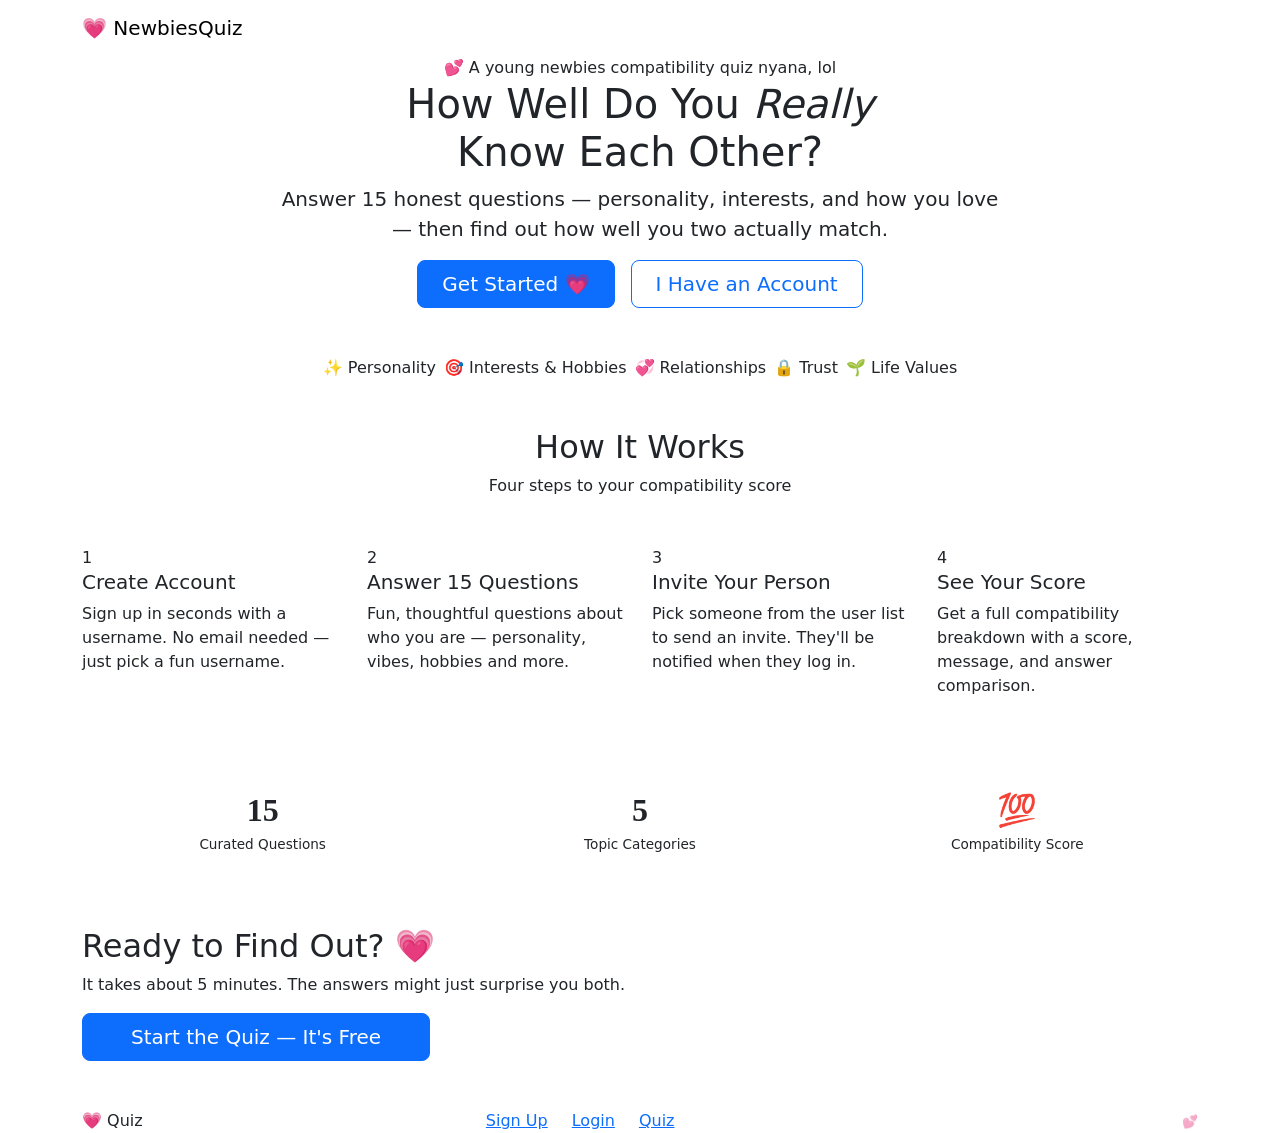
==== index.html @ 529bd5df "Add files via upload" ====
<!DOCTYPE html>
<html lang="en">
<head>
  <meta charset="UTF-8" />
  <meta name="viewport" content="width=device-width, initial-scale=1.0" />
  <title>Quiz — How Well Do You Know Me?</title>
  <link rel="stylesheet" href="https://cdn.jsdelivr.net/npm/bootstrap@5.3.3/dist/css/bootstrap.min.css" />
  <link rel="stylesheet" href="https://cdn.jsdelivr.net/npm/bootstrap-icons@1.11.3/font/bootstrap-icons.min.css" />
  <link rel="stylesheet" href="css/style.css" />
</head>
<body>

<!-- ── Navbar ── -->
<nav class="navbar navbar-sq navbar-expand-md sticky-top">
  <div class="container">
    <a class="navbar-brand" href="index.html">💗 <span>NewbiesQuiz</span></a>
    <button class="navbar-toggler border-0" type="button" data-bs-toggle="collapse" data-bs-target="#navMenu" style="color:#fff;">
      <i class="bi bi-list fs-4"></i>
    </button>
    <div class="collapse navbar-collapse" id="navMenu">
      <ul class="navbar-nav ms-auto align-items-md-center gap-md-1" id="main-nav"></ul>
    </div>
  </div>
</nav>
<div class="ribbon-strip"></div>

<!-- ── Hero ── -->
<section class="hero-section">
  <div class="container">
    <div class="row justify-content-center">
      <div class="col-lg-8 text-center fade-in">
        <div class="hero-badge">💕 A young newbies compatibility quiz nyana, lol</div>
        <h1>How Well Do You <em>Really</em><br class="d-none d-md-block"/> Know Each Other?</h1>
        <p class="lead">Answer 15 honest questions — personality, interests, and how you love — then find out how well you two actually match.</p>
        <div class="d-flex gap-3 justify-content-center flex-wrap" id="hero-btns">
          <a href="register.html" class="btn btn-primary btn-lg px-4">Get Started 💗</a>
          <a href="login.html" class="btn btn-outline-primary btn-lg px-4">I Have an Account</a>
        </div>
      </div>
    </div>

    <!-- Topic pills -->
    <div class="d-flex flex-wrap gap-2 justify-content-center mt-5">
      <span class="topic-pill">✨ Personality</span>
      <span class="topic-pill">🎯 Interests & Hobbies</span>
      <span class="topic-pill">💞 Relationships</span>
      <span class="topic-pill">🔒 Trust</span>
      <span class="topic-pill">🌱 Life Values</span>
    </div>
  </div>
</section>

<!-- ── How It Works ── -->
<section class="py-5">
  <div class="container">
    <div class="text-center mb-5">
      <h2 class="section-title">How It Works</h2>
      <p class="section-sub">Four steps to your compatibility score</p>
    </div>
    <div class="row g-4">
      <div class="col-sm-6 col-lg-3">
        <div class="step-card fade-in">
          <div class="step-num">1</div>
          <h5>Create Account</h5>
          <p>Sign up in seconds with a username. No email needed — just pick a fun username.</p>
        </div>
      </div>
      <div class="col-sm-6 col-lg-3">
        <div class="step-card fade-in" style="animation-delay:0.1s">
          <div class="step-num">2</div>
          <h5>Answer 15 Questions</h5>
          <p>Fun, thoughtful questions about who you are — personality, vibes, hobbies and more.</p>
        </div>
      </div>
      <div class="col-sm-6 col-lg-3">
        <div class="step-card fade-in" style="animation-delay:0.2s">
          <div class="step-num">3</div>
          <h5>Invite Your Person</h5>
          <p>Pick someone from the user list to send an invite. They'll be notified when they log in.</p>
        </div>
      </div>
      <div class="col-sm-6 col-lg-3">
        <div class="step-card fade-in" style="animation-delay:0.3s">
          <div class="step-num">4</div>
          <h5>See Your Score</h5>
          <p>Get a full compatibility breakdown with a score, message, and answer comparison.</p>
        </div>
      </div>
    </div>
  </div>
</section>

<!-- ── Stats strip ── -->
<section class="py-4" style="background:var(--sq-baby);border-top:1.5px solid var(--sq-baby2);border-bottom:1.5px solid var(--sq-baby2);">
  <div class="container">
    <div class="row text-center g-3">
      <div class="col-4">
        <div style="font-family:'Playfair Display',serif;font-size:2rem;color:var(--sq-dark);font-weight:700;">15</div>
        <div style="font-size:0.85rem;color:var(--sq-muted);">Curated Questions</div>
      </div>
      <div class="col-4">
        <div style="font-family:'Playfair Display',serif;font-size:2rem;color:var(--sq-dark);font-weight:700;">5</div>
        <div style="font-size:0.85rem;color:var(--sq-muted);">Topic Categories</div>
      </div>
      <div class="col-4">
        <div style="font-family:'Playfair Display',serif;font-size:2rem;color:var(--sq-dark);font-weight:700;">💯</div>
        <div style="font-size:0.85rem;color:var(--sq-muted);">Compatibility Score</div>
      </div>
    </div>
  </div>
</section>

<!-- ── CTA Banner ── -->
<section class="py-5">
  <div class="container">
    <div class="cta-banner">
      <h2>Ready to Find Out? 💗</h2>
      <p>It takes about 5 minutes. The answers might just surprise you both.</p>
      <a href="register.html" class="btn btn-primary btn-lg px-5">Start the Quiz — It's Free</a>
    </div>
  </div>
</section>

<!-- ── Footer ── -->
<footer class="site-footer">
  <div class="container">
    <div class="d-flex justify-content-between align-items-center flex-wrap gap-3">
      <div class="footer-brand">💗 Quiz</div>
      <div class="d-flex gap-4">
        <a href="register.html">Sign Up</a>
        <a href="login.html">Login</a>
        <a href="quiz.html">Quiz</a>
      </div>
      <div style="font-size:0.8rem;color:rgba(255,255,255,0.5);">© 2026 Quiz · Made with 💕</div>
    </div>
  </div>
</footer>

<script src="https://cdn.jsdelivr.net/npm/bootstrap@5.3.3/dist/js/bootstrap.bundle.min.js"></script>
<script src="js/data.js"></script>
<script>
  document.addEventListener('DOMContentLoaded', () => {
    const user = Users.current();
    if (user) {
      document.getElementById('hero-btns').innerHTML = `
        <a href="quiz.html" class="btn btn-primary btn-lg px-4">Continue Quiz 💗</a>
        <a href="dashboard.html" class="btn btn-outline-primary btn-lg px-4">My Dashboard</a>
      `;
    }
  });
</script>
</body>
</html>
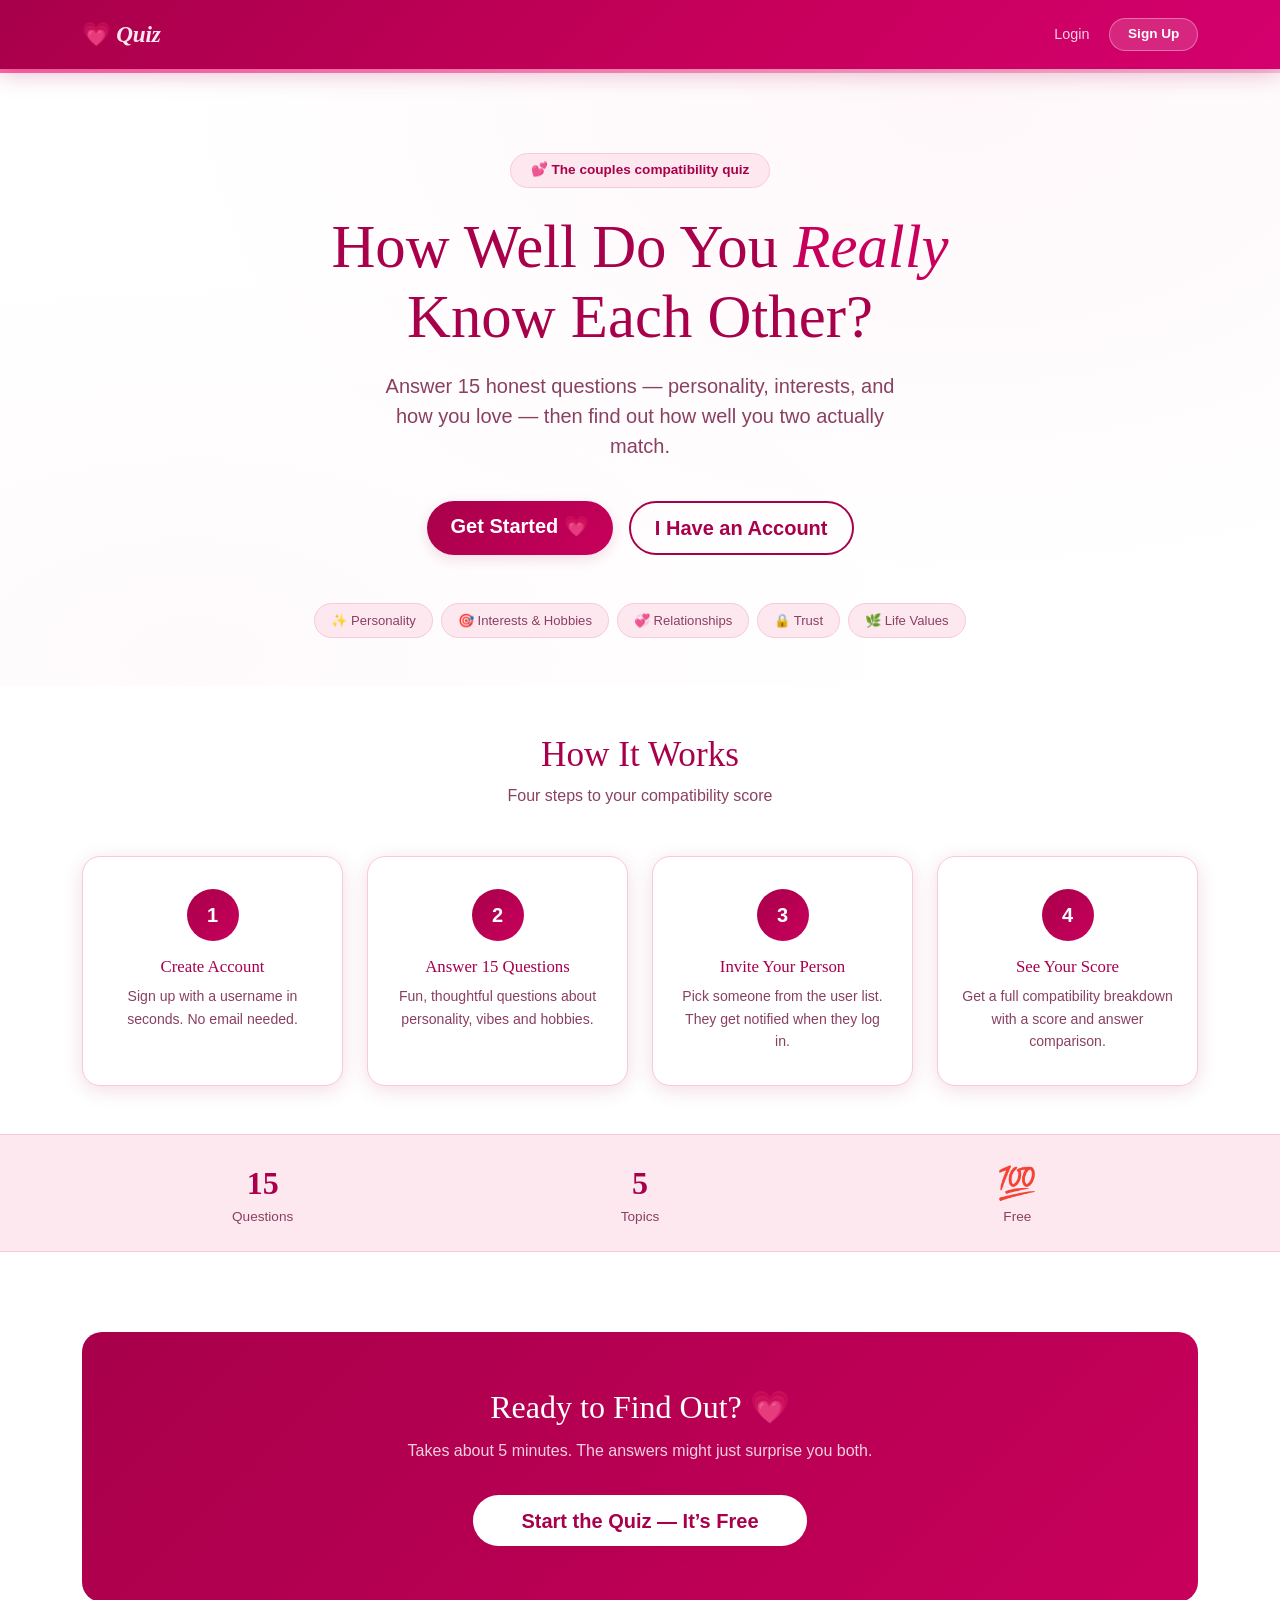
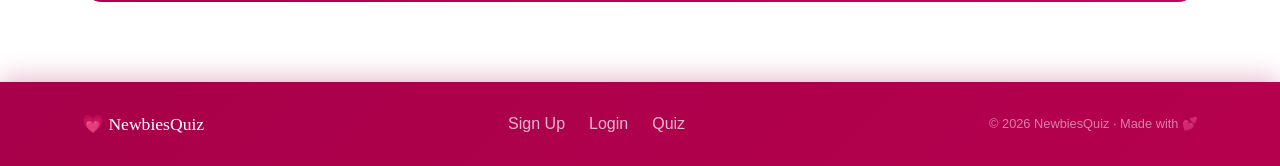
==== commit 9fa5c337: "Update index.html" ====
--- a/index.html
+++ b/index.html
@@ -1,24 +1,30 @@
 <!DOCTYPE html>
 <html lang="en">
 <head>
-  <meta charset="UTF-8" />
-  <meta name="viewport" content="width=device-width, initial-scale=1.0" />
-  <title>Quiz — How Well Do You Know Me?</title>
-  <link rel="stylesheet" href="https://cdn.jsdelivr.net/npm/bootstrap@5.3.3/dist/css/bootstrap.min.css" />
-  <link rel="stylesheet" href="https://cdn.jsdelivr.net/npm/bootstrap-icons@1.11.3/font/bootstrap-icons.min.css" />
-  <link rel="stylesheet" href="css/style.css" />
+  <meta charset="UTF-8"/>
+  <meta name="viewport" content="width=device-width, initial-scale=1.0"/>
+  <title>NewbiesQuiz — How Well Do You Know Me?</title>
+  <link rel="stylesheet" href="https://cdn.jsdelivr.net/npm/bootstrap@5.3.3/dist/css/bootstrap.min.css"/>
+  <link rel="stylesheet" href="https://cdn.jsdelivr.net/npm/bootstrap-icons@1.11.3/font/bootstrap-icons.min.css"/>
+  <link rel="stylesheet" href="./style.css"/>
+  <script>
+var DB={get:function(k){try{var v=localStorage.getItem(k);return v?JSON.parse(v):null;}catch(e){return null;}},set:function(k,v){try{localStorage.setItem(k,JSON.stringify(v));}catch(e){}},del:function(k){try{localStorage.removeItem(k);}catch(e){}}};
+var Users={all:function(){return DB.get('sq_users')||{};},get:function(u){if(!u)return null;return this.all()[String(u).toLowerCase()]||null;},current:function(){try{var k=DB.get('sq_session');return k?this.get(k):null;}catch(e){return null;}}};
+  </script>
 </head>
 <body>
 
-<!-- ── Navbar ── -->
 <nav class="navbar navbar-sq navbar-expand-md sticky-top">
   <div class="container">
-    <a class="navbar-brand" href="index.html">💗 <span>NewbiesQuiz</span></a>
+    <a class="navbar-brand" href="./index.html">&#128151; <span>Quiz</span></a>
     <button class="navbar-toggler border-0" type="button" data-bs-toggle="collapse" data-bs-target="#navMenu" style="color:#fff;">
       <i class="bi bi-list fs-4"></i>
     </button>
     <div class="collapse navbar-collapse" id="navMenu">
-      <ul class="navbar-nav ms-auto align-items-md-center gap-md-1" id="main-nav"></ul>
+      <ul class="navbar-nav ms-auto align-items-md-center gap-md-1" id="main-nav">
+        <li class="nav-item"><a class="nav-link" href="./login.html">Login</a></li>
+        <li class="nav-item ms-2"><a class="btn-nav-cta btn" href="./register.html">Sign Up</a></li>
+      </ul>
     </div>
   </div>
 </nav>
@@ -29,23 +35,21 @@
   <div class="container">
     <div class="row justify-content-center">
       <div class="col-lg-8 text-center fade-in">
-        <div class="hero-badge">💕 A young newbies compatibility quiz nyana, lol</div>
+        <div class="hero-badge">&#128149; The couples compatibility quiz</div>
         <h1>How Well Do You <em>Really</em><br class="d-none d-md-block"/> Know Each Other?</h1>
-        <p class="lead">Answer 15 honest questions — personality, interests, and how you love — then find out how well you two actually match.</p>
+        <p class="lead">Answer 15 honest questions &mdash; personality, interests, and how you love &mdash; then find out how well you two actually match.</p>
         <div class="d-flex gap-3 justify-content-center flex-wrap" id="hero-btns">
-          <a href="register.html" class="btn btn-primary btn-lg px-4">Get Started 💗</a>
-          <a href="login.html" class="btn btn-outline-primary btn-lg px-4">I Have an Account</a>
+          <a href="./register.html" class="btn btn-primary btn-lg px-4">Get Started &#128151;</a>
+          <a href="./login.html" class="btn btn-outline-primary btn-lg px-4">I Have an Account</a>
         </div>
       </div>
     </div>
-
-    <!-- Topic pills -->
     <div class="d-flex flex-wrap gap-2 justify-content-center mt-5">
-      <span class="topic-pill">✨ Personality</span>
-      <span class="topic-pill">🎯 Interests & Hobbies</span>
-      <span class="topic-pill">💞 Relationships</span>
-      <span class="topic-pill">🔒 Trust</span>
-      <span class="topic-pill">🌱 Life Values</span>
+      <span class="topic-pill">&#10024; Personality</span>
+      <span class="topic-pill">&#127919; Interests &amp; Hobbies</span>
+      <span class="topic-pill">&#128158; Relationships</span>
+      <span class="topic-pill">&#128274; Trust</span>
+      <span class="topic-pill">&#127807; Life Values</span>
     </div>
   </div>
 </section>
@@ -58,96 +62,67 @@
       <p class="section-sub">Four steps to your compatibility score</p>
     </div>
     <div class="row g-4">
-      <div class="col-sm-6 col-lg-3">
-        <div class="step-card fade-in">
-          <div class="step-num">1</div>
-          <h5>Create Account</h5>
-          <p>Sign up in seconds with a username. No email needed — just pick a fun username.</p>
-        </div>
-      </div>
-      <div class="col-sm-6 col-lg-3">
-        <div class="step-card fade-in" style="animation-delay:0.1s">
-          <div class="step-num">2</div>
-          <h5>Answer 15 Questions</h5>
-          <p>Fun, thoughtful questions about who you are — personality, vibes, hobbies and more.</p>
-        </div>
-      </div>
-      <div class="col-sm-6 col-lg-3">
-        <div class="step-card fade-in" style="animation-delay:0.2s">
-          <div class="step-num">3</div>
-          <h5>Invite Your Person</h5>
-          <p>Pick someone from the user list to send an invite. They'll be notified when they log in.</p>
-        </div>
-      </div>
-      <div class="col-sm-6 col-lg-3">
-        <div class="step-card fade-in" style="animation-delay:0.3s">
-          <div class="step-num">4</div>
-          <h5>See Your Score</h5>
-          <p>Get a full compatibility breakdown with a score, message, and answer comparison.</p>
-        </div>
-      </div>
+      <div class="col-sm-6 col-lg-3"><div class="step-card"><div class="step-num">1</div><h5>Create Account</h5><p>Sign up with a username in seconds. No email needed.</p></div></div>
+      <div class="col-sm-6 col-lg-3"><div class="step-card"><div class="step-num">2</div><h5>Answer 15 Questions</h5><p>Fun, thoughtful questions about personality, vibes and hobbies.</p></div></div>
+      <div class="col-sm-6 col-lg-3"><div class="step-card"><div class="step-num">3</div><h5>Invite Your Person</h5><p>Pick someone from the user list. They get notified when they log in.</p></div></div>
+      <div class="col-sm-6 col-lg-3"><div class="step-card"><div class="step-num">4</div><h5>See Your Score</h5><p>Get a full compatibility breakdown with a score and answer comparison.</p></div></div>
     </div>
   </div>
 </section>
 
-<!-- ── Stats strip ── -->
+<!-- ── Stats ── -->
 <section class="py-4" style="background:var(--sq-baby);border-top:1.5px solid var(--sq-baby2);border-bottom:1.5px solid var(--sq-baby2);">
   <div class="container">
     <div class="row text-center g-3">
-      <div class="col-4">
-        <div style="font-family:'Playfair Display',serif;font-size:2rem;color:var(--sq-dark);font-weight:700;">15</div>
-        <div style="font-size:0.85rem;color:var(--sq-muted);">Curated Questions</div>
-      </div>
-      <div class="col-4">
-        <div style="font-family:'Playfair Display',serif;font-size:2rem;color:var(--sq-dark);font-weight:700;">5</div>
-        <div style="font-size:0.85rem;color:var(--sq-muted);">Topic Categories</div>
-      </div>
-      <div class="col-4">
-        <div style="font-family:'Playfair Display',serif;font-size:2rem;color:var(--sq-dark);font-weight:700;">💯</div>
-        <div style="font-size:0.85rem;color:var(--sq-muted);">Compatibility Score</div>
-      </div>
+      <div class="col-4"><div style="font-family:'Playfair Display',serif;font-size:2rem;color:var(--sq-dark);font-weight:700;">15</div><div style="font-size:0.85rem;color:var(--sq-muted);">Questions</div></div>
+      <div class="col-4"><div style="font-family:'Playfair Display',serif;font-size:2rem;color:var(--sq-dark);font-weight:700;">5</div><div style="font-size:0.85rem;color:var(--sq-muted);">Topics</div></div>
+      <div class="col-4"><div style="font-family:'Playfair Display',serif;font-size:2rem;color:var(--sq-dark);font-weight:700;">&#128175;</div><div style="font-size:0.85rem;color:var(--sq-muted);">Free</div></div>
     </div>
   </div>
 </section>
 
-<!-- ── CTA Banner ── -->
+<!-- ── CTA ── -->
 <section class="py-5">
   <div class="container">
     <div class="cta-banner">
-      <h2>Ready to Find Out? 💗</h2>
-      <p>It takes about 5 minutes. The answers might just surprise you both.</p>
-      <a href="register.html" class="btn btn-primary btn-lg px-5">Start the Quiz — It's Free</a>
+      <h2>Ready to Find Out? &#128151;</h2>
+      <p>Takes about 5 minutes. The answers might just surprise you both.</p>
+      <a href="./register.html" class="btn btn-primary btn-lg px-5">Start the Quiz &mdash; It&rsquo;s Free</a>
     </div>
   </div>
 </section>
 
-<!-- ── Footer ── -->
 <footer class="site-footer">
   <div class="container">
     <div class="d-flex justify-content-between align-items-center flex-wrap gap-3">
-      <div class="footer-brand">💗 Quiz</div>
+      <div class="footer-brand">&#128151; NewbiesQuiz</div>
       <div class="d-flex gap-4">
-        <a href="register.html">Sign Up</a>
-        <a href="login.html">Login</a>
-        <a href="quiz.html">Quiz</a>
+        <a href="./register.html">Sign Up</a>
+        <a href="./login.html">Login</a>
+        <a href="./quiz.html">Quiz</a>
       </div>
-      <div style="font-size:0.8rem;color:rgba(255,255,255,0.5);">© 2026 Quiz · Made with 💕</div>
+      <div style="font-size:0.8rem;color:rgba(255,255,255,0.5);">&copy; 2026 NewbiesQuiz &middot; Made with &#128149;</div>
     </div>
   </div>
 </footer>
 
 <script src="https://cdn.jsdelivr.net/npm/bootstrap@5.3.3/dist/js/bootstrap.bundle.min.js"></script>
-<script src="js/data.js"></script>
 <script>
-  document.addEventListener('DOMContentLoaded', () => {
-    const user = Users.current();
-    if (user) {
-      document.getElementById('hero-btns').innerHTML = `
-        <a href="quiz.html" class="btn btn-primary btn-lg px-4">Continue Quiz 💗</a>
-        <a href="dashboard.html" class="btn btn-outline-primary btn-lg px-4">My Dashboard</a>
-      `;
-    }
-  });
+  // If already logged in, swap hero buttons
+  (function(){
+    try {
+      var u = Users.current();
+      if (u) {
+        document.getElementById('hero-btns').innerHTML =
+          '<a href="./quiz.html" class="btn btn-primary btn-lg px-4">Continue Quiz &#128151;</a>'+
+          '<a href="./dashboard.html" class="btn btn-outline-primary btn-lg px-4">My Dashboard</a>';
+        document.getElementById('main-nav').innerHTML =
+          '<li class="nav-item"><a class="nav-link" href="./quiz.html">Quiz</a></li>'+
+          '<li class="nav-item"><a class="nav-link" href="./dashboard.html">Dashboard</a></li>'+
+          '<li class="nav-item ms-2"><a class="btn-nav-cta btn" href="./dashboard.html">'+u.displayName+'</a></li>';
+      }
+    } catch(e) {}
+  })();
 </script>
 </body>
-</html>+</html>
--- a/style.css
+++ b/style.css
@@ -0,0 +1,591 @@
+/* ============================================================
+   SoulmateQuiz — Custom styles (Bootstrap 5 base)
+   Theme: Dark Pink ribbon/header/footer · White BG · Baby Pink cards
+   ============================================================ */
+
+@import url('https://fonts.googleapis.com/css2?family=Playfair+Display:ital,wght@0,500;0,700;1,400&family=DM+Sans:wght@300;400;500;600&display=swap');
+
+/* ── Root Tokens ── */
+:root {
+  --sq-dark:    #a8004a;
+  --sq-mid:     #c8005c;
+  --sq-ribbon:  #b5004e;
+  --sq-baby:    #fde8f0;
+  --sq-baby2:   #f8c8dc;
+  --sq-accent:  #ff6bab;
+  --sq-white:   #ffffff;
+  --sq-off:     #fdf5f8;
+  --sq-text:    #1a0010;
+  --sq-muted:   #8a4060;
+  --sq-shadow:  rgba(168, 0, 74, 0.14);
+  --sq-shadow2: rgba(168, 0, 74, 0.28);
+  --bs-primary: #a8004a;
+  --bs-primary-rgb: 168, 0, 74;
+}
+
+/* ── Typography ── */
+body {
+  font-family: 'DM Sans', sans-serif;
+  background: var(--sq-white);
+  color: var(--sq-text);
+  min-height: 100vh;
+  display: flex;
+  flex-direction: column;
+}
+
+h1, h2, h3, h4, h5 {
+  font-family: 'Playfair Display', serif;
+}
+
+/* ── Navbar / Header ── */
+.navbar-sq {
+  background: linear-gradient(135deg, var(--sq-dark) 0%, var(--sq-mid) 60%, #d4006e 100%);
+  box-shadow: 0 4px 24px var(--sq-shadow2);
+  padding: 0.75rem 0;
+}
+
+.navbar-brand {
+  font-family: 'Playfair Display', serif;
+  font-size: 1.45rem;
+  font-weight: 700;
+  color: #fff !important;
+  letter-spacing: -0.01em;
+}
+
+.navbar-brand span { font-style: italic; color: var(--sq-baby); }
+
+.navbar-sq .nav-link {
+  color: rgba(255,255,255,0.82) !important;
+  font-weight: 500;
+  font-size: 0.9rem;
+  transition: color 0.2s;
+}
+.navbar-sq .nav-link:hover { color: #fff !important; }
+
+.navbar-sq .btn-nav-cta {
+  background: rgba(255,255,255,0.15);
+  border: 1.5px solid rgba(255,255,255,0.35);
+  color: #fff;
+  border-radius: 50px;
+  padding: 0.35rem 1.1rem;
+  font-size: 0.85rem;
+  font-weight: 600;
+  transition: background 0.2s;
+}
+.navbar-sq .btn-nav-cta:hover { background: rgba(255,255,255,0.28); }
+
+/* Shimmering ribbon strip */
+.ribbon-strip {
+  height: 4px;
+  background: linear-gradient(90deg, var(--sq-accent), var(--sq-baby2), var(--sq-accent), var(--sq-baby2));
+  background-size: 300% 100%;
+  animation: shimmer 3s linear infinite;
+}
+@keyframes shimmer {
+  0%   { background-position: 300% 0; }
+  100% { background-position: -300% 0; }
+}
+
+/* ── Footer ── */
+footer.site-footer {
+  background: linear-gradient(135deg, var(--sq-dark) 0%, var(--sq-ribbon) 100%);
+  color: rgba(255,255,255,0.78);
+  padding: 1.8rem 0;
+  margin-top: auto;
+  box-shadow: 0 -4px 24px var(--sq-shadow2);
+}
+footer.site-footer a { color: rgba(255,255,255,0.72); text-decoration: none; transition: color 0.2s; }
+footer.site-footer a:hover { color: #fff; }
+.footer-brand {
+  font-family: 'Playfair Display', serif;
+  font-size: 1.1rem;
+  color: #fff;
+}
+
+/* ── Bootstrap overrides ── */
+.btn-primary {
+  background: linear-gradient(135deg, var(--sq-dark), var(--sq-mid));
+  border: none;
+  border-radius: 50px;
+  padding: 0.65rem 1.8rem;
+  font-weight: 600;
+  box-shadow: 0 4px 14px var(--sq-shadow);
+  transition: all 0.25s;
+}
+.btn-primary:hover, .btn-primary:focus {
+  background: linear-gradient(135deg, #8a003c, var(--sq-dark));
+  box-shadow: 0 6px 20px var(--sq-shadow2);
+  transform: translateY(-2px);
+  border: none;
+}
+
+.btn-outline-primary {
+  border: 2px solid var(--sq-dark);
+  color: var(--sq-dark);
+  border-radius: 50px;
+  padding: 0.63rem 1.8rem;
+  font-weight: 600;
+  transition: all 0.25s;
+}
+.btn-outline-primary:hover {
+  background: var(--sq-dark);
+  color: #fff;
+  transform: translateY(-2px);
+}
+
+.btn-soft {
+  background: var(--sq-baby);
+  border: 1.5px solid var(--sq-baby2);
+  color: var(--sq-dark);
+  border-radius: 50px;
+  padding: 0.63rem 1.8rem;
+  font-weight: 600;
+  transition: all 0.25s;
+}
+.btn-soft:hover { background: var(--sq-baby2); transform: translateY(-2px); }
+
+/* form controls */
+.form-control, .form-select {
+  border: 2px solid var(--sq-baby2);
+  border-radius: 10px;
+  padding: 0.7rem 1rem;
+  font-family: 'DM Sans', sans-serif;
+  font-size: 0.95rem;
+  transition: border-color 0.2s, box-shadow 0.2s;
+}
+.form-control:focus, .form-select:focus {
+  border-color: var(--sq-mid);
+  box-shadow: 0 0 0 3px rgba(200, 0, 92, 0.1);
+}
+
+/* ── Page Wrappers ── */
+.page-main { flex: 1; padding: 2.5rem 0 3rem; }
+
+/* ── Hero ── */
+.hero-section {
+  padding: 5rem 0 3rem;
+  text-align: center;
+  background: radial-gradient(ellipse at 75% 5%, #fde8f055 0%, transparent 60%),
+              radial-gradient(ellipse at 15% 95%, #fde8f033 0%, transparent 50%);
+}
+.hero-section h1 {
+  font-size: clamp(2.4rem, 6vw, 3.8rem);
+  color: var(--sq-dark);
+  line-height: 1.15;
+  margin-bottom: 1.2rem;
+}
+.hero-section h1 em { font-style: italic; color: var(--sq-mid); }
+.hero-section p.lead { color: var(--sq-muted); max-width: 540px; margin: 0 auto 2.5rem; }
+
+.hero-badge {
+  display: inline-flex;
+  align-items: center;
+  gap: 0.5rem;
+  background: var(--sq-baby);
+  color: var(--sq-dark);
+  border: 1.5px solid var(--sq-baby2);
+  border-radius: 50px;
+  padding: 0.4rem 1.2rem;
+  font-size: 0.85rem;
+  font-weight: 600;
+  margin-bottom: 1.5rem;
+}
+
+/* Topic pills */
+.topic-pill {
+  background: var(--sq-baby);
+  border: 1.5px solid var(--sq-baby2);
+  color: var(--sq-muted);
+  border-radius: 50px;
+  padding: 0.4rem 1rem;
+  font-size: 0.82rem;
+  font-weight: 500;
+}
+
+/* Step cards */
+.step-card {
+  background: #fff;
+  border: 1.5px solid var(--sq-baby2);
+  border-radius: 18px;
+  padding: 2rem 1.5rem;
+  text-align: center;
+  box-shadow: 0 4px 20px var(--sq-shadow);
+  transition: transform 0.25s, box-shadow 0.25s;
+  height: 100%;
+}
+.step-card:hover { transform: translateY(-6px); box-shadow: 0 12px 32px var(--sq-shadow2); }
+.step-num {
+  width: 52px; height: 52px;
+  border-radius: 50%;
+  background: linear-gradient(135deg, var(--sq-dark), var(--sq-mid));
+  color: #fff;
+  font-size: 1.25rem;
+  font-weight: 700;
+  display: flex; align-items: center; justify-content: center;
+  margin: 0 auto 1rem;
+}
+.step-card h5 { color: var(--sq-dark); font-size: 1.05rem; margin-bottom: 0.5rem; }
+.step-card p { color: var(--sq-muted); font-size: 0.88rem; line-height: 1.6; margin: 0; }
+
+/* CTA banner */
+.cta-banner {
+  background: linear-gradient(135deg, var(--sq-dark), var(--sq-mid));
+  border-radius: 20px;
+  padding: 3.5rem 2rem;
+  text-align: center;
+  color: #fff;
+  margin: 2rem 0;
+}
+.cta-banner h2 { color: #fff; margin-bottom: 0.8rem; }
+.cta-banner p { color: rgba(255,255,255,0.82); margin-bottom: 2rem; }
+.cta-banner .btn-primary { background: #fff; color: var(--sq-dark); }
+.cta-banner .btn-primary:hover { background: var(--sq-baby); color: var(--sq-dark); }
+
+/* ── Auth Pages ── */
+.auth-card {
+  background: #fff;
+  border-radius: 20px;
+  box-shadow: 0 8px 40px var(--sq-shadow);
+  padding: 2.5rem;
+  border: 1px solid var(--sq-baby2);
+}
+.auth-icon { font-size: 3rem; margin-bottom: 0.5rem; display: block; }
+.auth-card h2 { color: var(--sq-dark); font-size: 1.7rem; margin-bottom: 0.3rem; }
+.auth-card .sub { color: var(--sq-muted); font-size: 0.9rem; margin-bottom: 1.8rem; display: block; }
+.auth-switch { text-align: center; margin-top: 1.5rem; font-size: 0.9rem; color: var(--sq-muted); }
+.auth-switch a { color: var(--sq-mid); font-weight: 600; text-decoration: none; }
+
+/* ── Flash / Quiz Cards ── */
+.flash-card {
+  background: linear-gradient(145deg, var(--sq-baby) 0%, #fff6f9 100%);
+  border: 1.5px solid var(--sq-baby2);
+  border-radius: 20px;
+  padding: 2.5rem;
+  box-shadow: 0 6px 28px var(--sq-shadow);
+  position: relative;
+  overflow: hidden;
+  animation: cardIn 0.4s cubic-bezier(0.4, 0, 0.2, 1);
+}
+.flash-card::after {
+  content: '';
+  position: absolute;
+  top: -40px; right: -40px;
+  width: 140px; height: 140px;
+  border-radius: 50%;
+  background: radial-gradient(circle, var(--sq-baby2) 0%, transparent 70%);
+  opacity: 0.5;
+  pointer-events: none;
+}
+@keyframes cardIn {
+  from { opacity: 0; transform: translateY(18px) scale(0.97); }
+  to   { opacity: 1; transform: translateY(0) scale(1); }
+}
+
+.q-text {
+  font-family: 'Playfair Display', serif;
+  font-size: clamp(1.1rem, 2.5vw, 1.35rem);
+  color: var(--sq-text);
+  line-height: 1.55;
+  margin-bottom: 1.5rem;
+}
+
+/* Topic badge */
+.topic-badge {
+  display: inline-flex;
+  align-items: center;
+  gap: 0.4rem;
+  background: linear-gradient(135deg, var(--sq-dark), var(--sq-mid));
+  color: #fff;
+  border-radius: 50px;
+  padding: 0.28rem 0.9rem;
+  font-size: 0.74rem;
+  font-weight: 700;
+  text-transform: uppercase;
+  letter-spacing: 0.05em;
+  margin-bottom: 1rem;
+}
+
+/* Answer option buttons */
+.option-btn {
+  background: #fff;
+  border: 2px solid var(--sq-baby2);
+  border-radius: 12px;
+  padding: 0.8rem 1rem;
+  width: 100%;
+  text-align: left;
+  cursor: pointer;
+  font-family: 'DM Sans', sans-serif;
+  font-size: 0.9rem;
+  color: var(--sq-text);
+  display: flex;
+  align-items: center;
+  gap: 0.7rem;
+  transition: all 0.2s;
+  margin-bottom: 0.6rem;
+}
+.option-btn:hover { border-color: var(--sq-mid); background: var(--sq-baby); transform: translateX(4px); }
+.option-btn.selected {
+  border-color: var(--sq-dark);
+  background: linear-gradient(135deg, var(--sq-baby), var(--sq-baby2));
+  box-shadow: 0 4px 14px var(--sq-shadow);
+}
+.option-letter {
+  width: 26px; height: 26px;
+  border-radius: 50%;
+  background: var(--sq-baby2);
+  color: var(--sq-dark);
+  font-weight: 700;
+  font-size: 0.75rem;
+  display: flex; align-items: center; justify-content: center;
+  flex-shrink: 0;
+  transition: all 0.2s;
+}
+.option-btn.selected .option-letter { background: var(--sq-dark); color: #fff; }
+
+/* Progress */
+.progress { background: var(--sq-baby); border-radius: 50px; height: 8px; }
+.progress-bar {
+  background: linear-gradient(90deg, var(--sq-dark), var(--sq-accent));
+  border-radius: 50px;
+  transition: width 0.5s cubic-bezier(0.4, 0, 0.2, 1);
+}
+
+/* Topic chips */
+.topic-chip {
+  display: inline-flex;
+  align-items: center;
+  gap: 0.3rem;
+  background: var(--sq-baby);
+  border: 1.5px solid var(--sq-baby2);
+  border-radius: 50px;
+  padding: 0.28rem 0.8rem;
+  font-size: 0.76rem;
+  font-weight: 600;
+  color: var(--sq-muted);
+  transition: all 0.2s;
+}
+.topic-chip.done {
+  background: linear-gradient(135deg, var(--sq-dark), var(--sq-mid));
+  color: #fff;
+  border-color: transparent;
+}
+
+/* ── Dashboard ── */
+.profile-card {
+  background: linear-gradient(145deg, var(--sq-baby) 0%, #fff5f9 100%);
+  border: 1.5px solid var(--sq-baby2);
+  border-radius: 20px;
+  padding: 2rem 1.5rem;
+  text-align: center;
+  box-shadow: 0 4px 20px var(--sq-shadow);
+}
+.big-avatar {
+  width: 84px; height: 84px;
+  border-radius: 50%;
+  background: linear-gradient(135deg, var(--sq-dark), var(--sq-accent));
+  color: #fff;
+  font-size: 2rem;
+  font-weight: 700;
+  display: flex; align-items: center; justify-content: center;
+  margin: 0 auto 1rem;
+  box-shadow: 0 4px 16px var(--sq-shadow2);
+}
+.user-avatar-sm {
+  width: 40px; height: 40px;
+  border-radius: 50%;
+  background: linear-gradient(135deg, var(--sq-mid), var(--sq-accent));
+  color: #fff;
+  font-weight: 700;
+  font-size: 0.9rem;
+  display: flex; align-items: center; justify-content: center;
+  flex-shrink: 0;
+}
+
+/* Notification cards */
+.notif-card {
+  background: var(--sq-baby);
+  border: 1.5px solid var(--sq-baby2);
+  border-radius: 14px;
+  padding: 1rem 1.2rem;
+  margin-bottom: 0.75rem;
+  display: flex;
+  gap: 0.85rem;
+  align-items: flex-start;
+  transition: transform 0.2s;
+}
+.notif-card:hover { transform: translateX(5px); }
+.notif-card.unread { border-color: var(--sq-mid); background: linear-gradient(135deg, var(--sq-baby), #fff2f7); }
+.notif-icon-wrap {
+  width: 42px; height: 42px;
+  border-radius: 50%;
+  background: linear-gradient(135deg, var(--sq-dark), var(--sq-mid));
+  display: flex; align-items: center; justify-content: center;
+  color: #fff;
+  font-size: 1.1rem;
+  flex-shrink: 0;
+}
+
+/* Quick action cards */
+.quick-card {
+  background: #fff;
+  border: 1.5px solid var(--sq-baby2);
+  border-radius: 16px;
+  padding: 1.5rem 1rem;
+  text-align: center;
+  text-decoration: none;
+  display: block;
+  transition: all 0.22s;
+  color: var(--sq-muted);
+}
+.quick-card:hover {
+  border-color: var(--sq-mid);
+  background: var(--sq-baby);
+  transform: translateY(-4px);
+  box-shadow: 0 8px 24px var(--sq-shadow);
+  color: var(--sq-dark);
+}
+.quick-card .qi { font-size: 2rem; margin-bottom: 0.5rem; }
+.quick-card .ql { font-size: 0.85rem; font-weight: 600; }
+
+/* Partner banner */
+.partner-banner {
+  background: linear-gradient(135deg, var(--sq-dark), var(--sq-mid));
+  border-radius: 16px;
+  padding: 1.2rem 1.5rem;
+  color: #fff;
+  display: flex;
+  align-items: center;
+  gap: 1rem;
+}
+.partner-banner .pb-name { font-family: 'Playfair Display', serif; font-size: 1.1rem; }
+.partner-banner .pb-sub { font-size: 0.82rem; color: rgba(255,255,255,0.78); }
+
+/* ── Results ── */
+.result-hero-card {
+  background: linear-gradient(145deg, var(--sq-baby) 0%, #fff5f9 100%);
+  border: 2px solid var(--sq-baby2);
+  border-radius: 24px;
+  padding: 3rem 2rem;
+  text-align: center;
+  box-shadow: 0 8px 40px var(--sq-shadow);
+}
+.score-ring { position: relative; width: 180px; height: 180px; margin: 0 auto 1.5rem; }
+.score-ring svg { width: 100%; height: 100%; transform: rotate(-90deg); }
+.score-ring-bg { fill: none; stroke: var(--sq-baby2); stroke-width: 12; }
+.score-ring-fill {
+  fill: none;
+  stroke: url(#scoreGrad);
+  stroke-width: 12;
+  stroke-linecap: round;
+  stroke-dasharray: 502;
+  stroke-dashoffset: 502;
+  transition: stroke-dashoffset 1.5s cubic-bezier(0.4, 0, 0.2, 1);
+}
+.score-center {
+  position: absolute; inset: 0;
+  display: flex; flex-direction: column;
+  align-items: center; justify-content: center;
+}
+.score-number {
+  font-family: 'Playfair Display', serif;
+  font-size: 3rem; font-weight: 700;
+  color: var(--sq-dark); line-height: 1;
+}
+.tier-badge {
+  display: inline-flex;
+  align-items: center; gap: 0.5rem;
+  background: linear-gradient(135deg, var(--sq-dark), var(--sq-mid));
+  color: #fff;
+  border-radius: 50px;
+  padding: 0.5rem 1.4rem;
+  font-size: 0.9rem; font-weight: 600;
+  margin: 1rem 0;
+}
+.result-msg-box {
+  background: var(--sq-baby);
+  border: 1.5px solid var(--sq-baby2);
+  border-radius: 14px;
+  padding: 1.4rem;
+  font-style: italic;
+  color: var(--sq-muted);
+  font-size: 1rem;
+  line-height: 1.7;
+  margin: 1.2rem 0;
+}
+
+/* Topic breakdown bars */
+.topic-bar-row { margin-bottom: 1rem; }
+.topic-bar-label { font-size: 0.85rem; font-weight: 600; color: var(--sq-muted); margin-bottom: 0.3rem; }
+.topic-bar-track { background: var(--sq-baby); border-radius: 50px; height: 10px; overflow: hidden; }
+.topic-bar-fill {
+  height: 100%;
+  background: linear-gradient(90deg, var(--sq-dark), var(--sq-accent));
+  border-radius: 50px;
+  transition: width 1s cubic-bezier(0.4, 0, 0.2, 1);
+}
+
+/* Compare cards */
+.compare-card {
+  background: #fff;
+  border: 1.5px solid var(--sq-baby2);
+  border-radius: 14px;
+  padding: 1.2rem 1.4rem;
+  margin-bottom: 1rem;
+}
+.compare-who { font-size: 0.7rem; text-transform: uppercase; letter-spacing: 0.06em; color: var(--sq-muted); font-weight: 700; margin-bottom: 0.3rem; }
+.compare-ans { background: var(--sq-baby); border-radius: 10px; padding: 0.7rem 0.9rem; font-size: 0.88rem; color: var(--sq-text); }
+.match-chip {
+  display: inline-flex; align-items: center; gap: 0.3rem;
+  font-size: 0.75rem; font-weight: 600;
+  color: var(--sq-mid); margin-top: 0.6rem;
+}
+
+/* ── Invite Modal user list ── */
+.user-item {
+  display: flex; align-items: center; gap: 0.85rem;
+  padding: 0.75rem 1rem;
+  border-radius: 12px;
+  border: 2px solid var(--sq-baby2);
+  cursor: pointer;
+  transition: all 0.2s;
+  background: var(--sq-off);
+  margin-bottom: 0.5rem;
+}
+.user-item:hover, .user-item.selected { border-color: var(--sq-mid); background: var(--sq-baby); transform: translateX(4px); }
+.modal-content { border-radius: 20px !important; border: none; box-shadow: 0 20px 60px rgba(168,0,74,0.25) !important; }
+.modal-header { border-bottom: 1px solid var(--sq-baby2); }
+
+/* ── Toast ── */
+.toast-sq {
+  position: fixed; bottom: 2rem; right: 2rem;
+  background: #fff;
+  border-left: 5px solid var(--sq-mid);
+  border-radius: 12px;
+  padding: 1rem 1.5rem;
+  box-shadow: 0 8px 30px var(--sq-shadow2);
+  z-index: 9999;
+  max-width: 360px;
+  font-size: 0.92rem;
+  animation: toastIn 0.4s ease, toastOut 0.4s ease 4s forwards;
+}
+@keyframes toastIn { from { transform: translateX(120%); opacity: 0; } to { transform: translateX(0); opacity: 1; } }
+@keyframes toastOut { to { opacity: 0; pointer-events: none; } }
+
+/* ── Status badges ── */
+.badge-sq-done { background: #e8f9f0; color: #1a7a4a; border: 1.5px solid #b3e8cc; border-radius: 50px; padding: 0.3rem 0.9rem; font-size: 0.8rem; font-weight: 600; }
+.badge-sq-pending { background: var(--sq-baby); color: var(--sq-dark); border: 1.5px solid var(--sq-baby2); border-radius: 50px; padding: 0.3rem 0.9rem; font-size: 0.8rem; font-weight: 600; }
+
+/* ── Utility / Animations ── */
+.fade-in { animation: fadeUp 0.5s ease both; }
+@keyframes fadeUp { from { opacity: 0; transform: translateY(18px); } to { opacity: 1; transform: translateY(0); } }
+
+.heartbeat { animation: hb 1.4s ease-in-out infinite; }
+@keyframes hb { 0%,100%{transform:scale(1);} 50%{transform:scale(1.18);} }
+
+.section-title { font-size: clamp(1.6rem, 4vw, 2.2rem); color: var(--sq-dark); }
+.section-sub { color: var(--sq-muted); }
+
+@media (max-width: 576px) {
+  .flash-card { padding: 1.5rem 1.2rem; }
+  .result-hero-card { padding: 2rem 1rem; }
+}
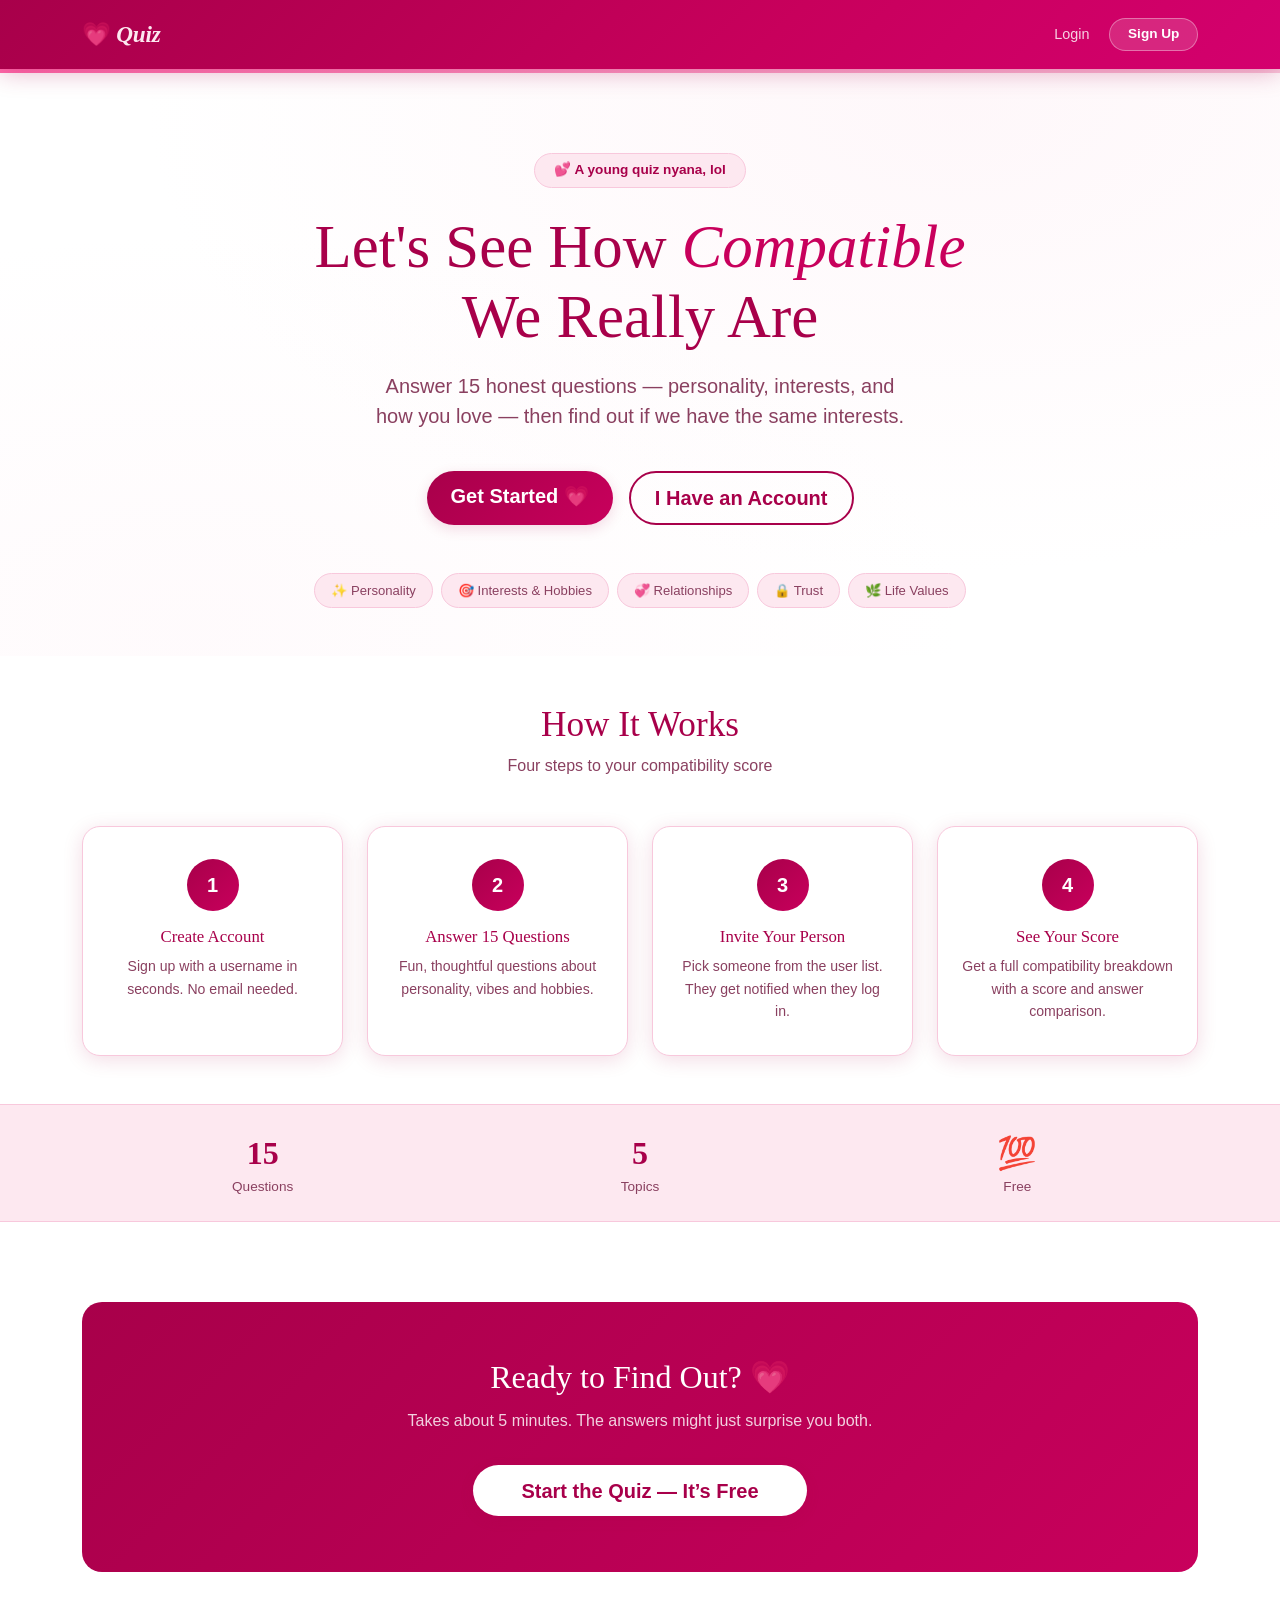
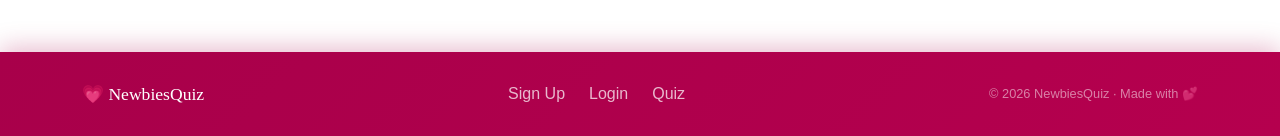
==== commit d4346821: "Update index.html" ====
--- a/index.html
+++ b/index.html
@@ -35,9 +35,9 @@
   <div class="container">
     <div class="row justify-content-center">
       <div class="col-lg-8 text-center fade-in">
-        <div class="hero-badge">&#128149; The couples compatibility quiz</div>
-        <h1>How Well Do You <em>Really</em><br class="d-none d-md-block"/> Know Each Other?</h1>
-        <p class="lead">Answer 15 honest questions &mdash; personality, interests, and how you love &mdash; then find out how well you two actually match.</p>
+        <div class="hero-badge">&#128149; A young quiz nyana, lol </div>
+        <h1>Let's See How <em>Compatible</em><br class="d-none d-md-block"/> We Really Are</h1>
+        <p class="lead">Answer 15 honest questions &mdash; personality, interests, and how you love &mdash; then find out if we have the same interests.</p>
         <div class="d-flex gap-3 justify-content-center flex-wrap" id="hero-btns">
           <a href="./register.html" class="btn btn-primary btn-lg px-4">Get Started &#128151;</a>
           <a href="./login.html" class="btn btn-outline-primary btn-lg px-4">I Have an Account</a>
